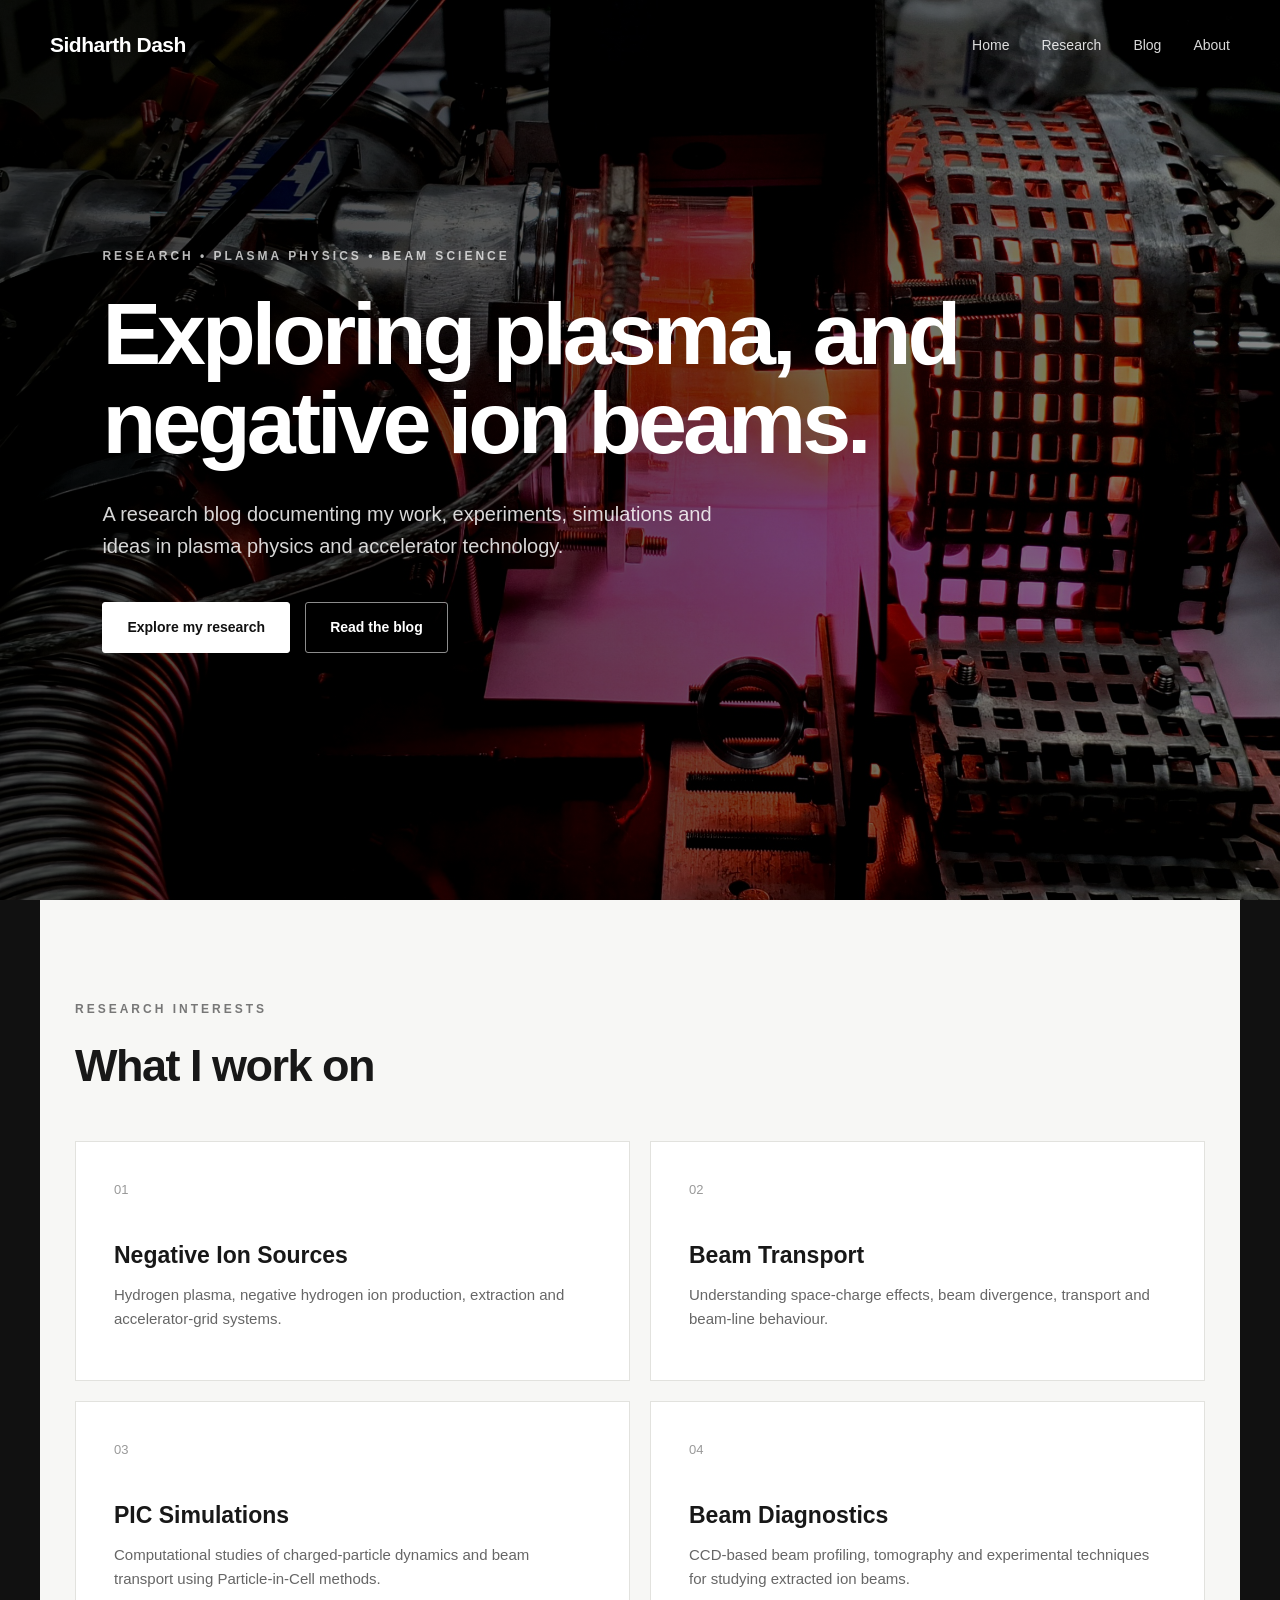
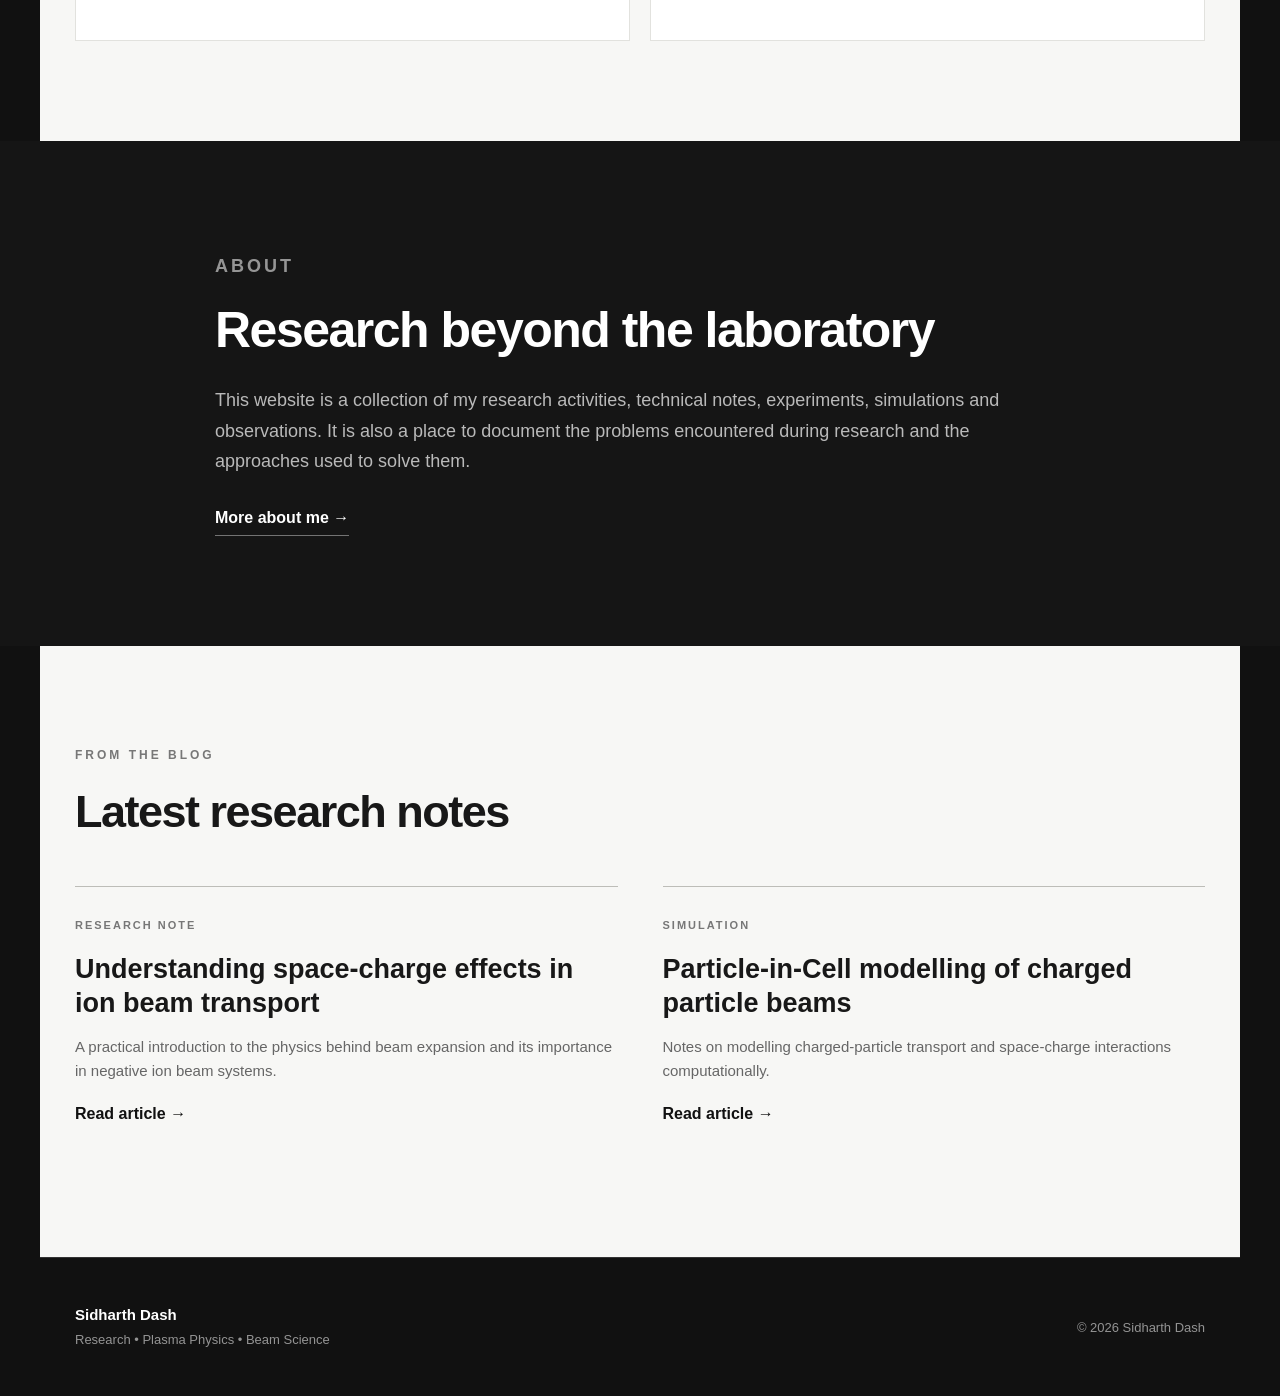
==== index.html @ 98853db9 "Fix HTML formatting in header section" ====
<!DOCTYPE html>
<html lang="en">
<head>
    <meta charset="UTF-8">
    <meta name="viewport" content="width=device-width, initial-scale=1.0">

    <title>Sidharth Dash | Research & Physics</title>

    <meta name="description"
          content="Research blog and portfolio of Sidharth Dash, covering plasma physics, negative ion sources, beam transport, simulations and diagnostics.">

    <link rel="stylesheet" href="css/style.css">
</head>
 
<body>

<header>
    <nav class="navbar">
        <div class="logo">Sidharth Dash</div>

        <div class="nav-links">
            <a href="index.html">Home</a>
            <a href="research.html">Research</a>
            <a href="blog.html">Blog</a>
            <a href="about.html">About</a>
        </div>
    </nav>
</header>


<main>

<section class="hero">

    <div class="hero-text">

        <p class="eyebrow">RESEARCH • PLASMA PHYSICS • BEAM SCIENCE</p>

        <h1>
            Exploring plasma, and negative ion beams.</span>
        </h1>

        <p class="intro">
            A research blog documenting my work, experiments,
            simulations and ideas in plasma physics and accelerator
            technology.
        </p>

        <div class="buttons">
            <a class="button primary" href="research.html">
                Explore my research
            </a>

            <a class="button secondary" href="blog.html">
                Read the blog
            </a>
        </div>

    </div>

</section>


<section class="research-preview">

    <div class="section-heading">
        <p class="eyebrow">RESEARCH INTERESTS</p>
        <h2>What I work on</h2>
    </div>

    <div class="cards">

        <article class="card">
            <div class="card-number">01</div>
            <h3>Negative Ion Sources</h3>
            <p>
                Hydrogen plasma, negative hydrogen ion production,
                extraction and accelerator-grid systems.
            </p>
        </article>

        <article class="card">
            <div class="card-number">02</div>
            <h3>Beam Transport</h3>
            <p>
                Understanding space-charge effects, beam divergence,
                transport and beam-line behaviour.
            </p>
        </article>

        <article class="card">
            <div class="card-number">03</div>
            <h3>PIC Simulations</h3>
            <p>
                Computational studies of charged-particle dynamics
                and beam transport using Particle-in-Cell methods.
            </p>
        </article>

        <article class="card">
            <div class="card-number">04</div>
            <h3>Beam Diagnostics</h3>
            <p>
                CCD-based beam profiling, tomography and experimental
                techniques for studying extracted ion beams.
            </p>
        </article>

    </div>

</section>


<section class="about-preview">

    <div>
        <p class="eyebrow">ABOUT</p>

        <h2>Research beyond the laboratory</h2>

        <p>
            This website is a collection of my research activities,
            technical notes, experiments, simulations and observations.
            It is also a place to document the problems encountered
            during research and the approaches used to solve them.
        </p>

        <a class="text-link" href="about.html">
            More about me →
        </a>
    </div>

</section>


<section class="latest">

    <div class="section-heading">
        <p class="eyebrow">FROM THE BLOG</p>
        <h2>Latest research notes</h2>
    </div>

    <div class="blog-placeholder">

        <article>
            <p class="post-category">RESEARCH NOTE</p>
            <h3>Understanding space-charge effects in ion beam transport</h3>
            <p>
                A practical introduction to the physics behind beam
                expansion and its importance in negative ion beam systems.
            </p>
            <a href="blog.html">Read article →</a>
        </article>

        <article>
            <p class="post-category">SIMULATION</p>
            <h3>Particle-in-Cell modelling of charged particle beams</h3>
            <p>
                Notes on modelling charged-particle transport and
                space-charge interactions computationally.
            </p>
            <a href="blog.html">Read article →</a>
        </article>

    </div>

</section>

</main>


<footer>

    <div>
        <strong>Sidharth Dash</strong>
        <p>Research • Plasma Physics • Beam Science</p>
    </div>

    <p>© 2026 Sidharth Dash</p>

</footer>

</body>
</html>
---- css/style.css ----
/* =========================================================
   GLOBAL
   ========================================================= */

* {
    margin: 0;
    padding: 0;
    box-sizing: border-box;
}

html {
    scroll-behavior: smooth;
}

body {
    font-family: Arial, Helvetica, sans-serif;
    background: #111;
    color: #181818;
    line-height: 1.6;
}


/* =========================================================
   NAVIGATION
   ========================================================= */

header {
    position: absolute;
    top: 0;
    left: 0;

    width: 100%;
    z-index: 100;

    background: transparent;
    border: none;
}

.navbar {
    width: 100%;
    max-width: 1250px;

    margin: auto;
    padding: 28px 35px;

    display: flex;
    justify-content: space-between;
    align-items: center;
}

.logo {
    color: #ffffff;

    font-size: 21px;
    font-weight: 700;

    letter-spacing: -0.5px;
}

.nav-links {
    display: flex;
    gap: 32px;
}

.nav-links a {
    color: rgba(255, 255, 255, 0.85);

    text-decoration: none;

    font-size: 14px;
    font-weight: 500;

    transition: color 0.3s ease;
}

.nav-links a:hover {
    color: #ffffff;
}


/* =========================================================
   FULL-SCREEN HERO
   ========================================================= */

.hero {
    position: relative;

    width: 100%;
    min-height: 100vh;

    display: flex;
    align-items: center;

    padding: 120px 8%;

    background-image:
        linear-gradient(
            90deg,
            rgba(0, 0, 0, 0.72),
            rgba(0, 0, 0, 0.42)
        ),
        url("../images/background.jpg");

    background-size: cover;
    background-position: center;
    background-repeat: no-repeat;

    color: #ffffff;
}


/* =========================================================
   HERO TEXT
   ========================================================= */

.hero-text {
    max-width: 900px;

    position: relative;
    z-index: 2;
}

.eyebrow {
    font-size: 12px;

    font-weight: 700;

    letter-spacing: 3px;

    color: rgba(255, 255, 255, 0.72);

    margin-bottom: 22px;
}

.hero h1 {
    font-size: clamp(48px, 7vw, 88px);

    line-height: 1.02;

    letter-spacing: -4px;

    font-weight: 700;

    color: #ffffff;

    max-width: 950px;

    margin-bottom: 30px;
}

.hero h1 span {
    color: rgba(255, 255, 255, 0.65);
}

.intro {
    max-width: 650px;

    font-size: 20px;

    line-height: 1.6;

    color: rgba(255, 255, 255, 0.84);

    margin-bottom: 40px;
}


/* =========================================================
   BUTTONS
   ========================================================= */

.buttons {
    display: flex;

    gap: 15px;

    flex-wrap: wrap;
}

.button {
    display: inline-block;

    padding: 13px 24px;

    text-decoration: none;

    font-size: 14px;

    font-weight: 600;

    border-radius: 3px;

    transition:
        background 0.3s ease,
        color 0.3s ease,
        border 0.3s ease;
}


/* Primary button */

.primary {
    background: #ffffff;

    color: #111111;

    border: 1px solid #ffffff;
}

.primary:hover {
    background: transparent;

    color: #ffffff;
}


/* Secondary button */

.secondary {
    background: transparent;

    color: #ffffff;

    border: 1px solid rgba(255, 255, 255, 0.55);
}

.secondary:hover {
    background: rgba(255, 255, 255, 0.12);

    border-color: #ffffff;
}


/* =========================================================
   RESEARCH SECTION
   ========================================================= */

.research-preview,
.latest {
    max-width: 1200px;

    margin: auto;

    padding: 100px 35px;
}

.research-preview {
    background: #f7f7f5;
}

.section-heading {
    margin-bottom: 50px;
}

.section-heading .eyebrow {
    color: #777;
}

.section-heading h2 {
    font-size: 45px;

    line-height: 1.1;

    letter-spacing: -1.5px;

    color: #181818;
}


/* =========================================================
   RESEARCH CARDS
   ========================================================= */

.cards {
    display: grid;

    grid-template-columns: repeat(2, 1fr);

    gap: 20px;
}

.card {
    background: #ffffff;

    border: 1px solid #e2e2de;

    padding: 38px;

    min-height: 240px;

    transition:
        transform 0.3s ease,
        box-shadow 0.3s ease;
}

.card:hover {
    transform: translateY(-4px);

    box-shadow: 0 15px 35px rgba(0, 0, 0, 0.08);
}

.card-number {
    font-size: 13px;

    color: #999;

    margin-bottom: 42px;
}

.card h3 {
    font-size: 23px;

    line-height: 1.2;

    margin-bottom: 13px;

    color: #181818;
}

.card p {
    color: #666;

    font-size: 15px;
}


/* =========================================================
   ABOUT SECTION
   ========================================================= */

.about-preview {
    background: #151515;

    color: #ffffff;

    padding: 110px 35px;
}

.about-preview > div {
    max-width: 850px;

    margin: auto;
}

.about-preview .eyebrow {
    color: rgba(255, 255, 255, 0.55);
}

.about-preview h2 {
    font-size: 50px;

    line-height: 1.08;

    letter-spacing: -1.5px;

    margin-bottom: 28px;

    color: #ffffff;
}

.about-preview p {
    color: rgba(255, 255, 255, 0.70);

    font-size: 18px;

    line-height: 1.7;
}

.text-link {
    display: inline-block;

    margin-top: 28px;

    color: #ffffff;

    text-decoration: none;

    font-weight: 600;

    border-bottom: 1px solid rgba(255, 255, 255, 0.4);

    padding-bottom: 4px;
}

.text-link:hover {
    border-color: #ffffff;
}


/* =========================================================
   BLOG SECTION
   ========================================================= */

.latest {
    background: #f7f7f5;
}

.blog-placeholder {
    display: grid;

    grid-template-columns: repeat(2, 1fr);

    gap: 45px;
}

.blog-placeholder article {
    padding: 30px 0;

    border-top: 1px solid #bdbdb8;
}

.post-category {
    font-size: 11px !important;

    font-weight: 700;

    letter-spacing: 2px;

    color: #777 !important;

    margin-bottom: 17px;
}

.blog-placeholder h3 {
    font-size: 27px;

    line-height: 1.25;

    margin-bottom: 15px;

    color: #181818;
}

.blog-placeholder article p {
    color: #666;

    margin-bottom: 18px;

    font-size: 15px;
}

.blog-placeholder a {
    color: #111;

    font-weight: 600;

    text-decoration: none;
}

.blog-placeholder a:hover {
    text-decoration: underline;
}


/* =========================================================
   FOOTER
   ========================================================= */

footer {
    max-width: 1200px;

    margin: auto;

    padding: 45px 35px;

    display: flex;

    justify-content: space-between;

    align-items: center;

    border-top: 1px solid #333;

    background: #111;

    color: rgba(255, 255, 255, 0.55);

    font-size: 13px;
}

footer strong {
    color: #ffffff;

    font-size: 15px;
}

footer p {
    margin-top: 3px;
}


/* =========================================================
   MOBILE / TABLET
   ========================================================= */

@media (max-width: 800px) {

    .navbar {
        padding: 22px 20px;
    }

    .nav-links {
        gap: 15px;
    }

    .nav-links a {
        font-size: 12px;
    }

    .hero {
        padding: 120px 25px 80px;

        background-position: center center;
    }

    .hero h1 {
        font-size: clamp(43px, 12vw, 65px);

        letter-spacing: -2.5px;
    }

    .intro {
        font-size: 17px;
    }

    .cards {
        grid-template-columns: 1fr;
    }

    .blog-placeholder {
        grid-template-columns: 1fr;
    }

    .research-preview,
    .latest {
        padding: 75px 25px;
    }

    .section-heading h2 {
        font-size: 36px;
    }

    .about-preview {
        padding: 80px 25px;
    }

    .about-preview h2 {
        font-size: 38px;
    }

    footer {
        margin: 0;

        padding: 35px 25px;

        flex-direction: column;

        align-items: flex-start;

        gap: 20px;
    }
}


/* =========================================================
   SMALL PHONES
   ========================================================= */

@media (max-width: 500px) {

    .navbar {
        align-items: flex-start;
    }

    .logo {
        font-size: 18px;
    }

    .nav-links {
        gap: 10px;
    }

    .nav-links a {
        font-size: 11px;
    }

    .hero {
        min-height: 100vh;

        padding: 120px 20px 70px;

        background-position: 60% center;
    }

    .hero h1 {
        font-size: 43px;

        letter-spacing: -2px;
    }

    .hero .eyebrow {
        font-size: 10px;

        letter-spacing: 2px;
    }

    .intro {
        font-size: 16px;
    }

    .buttons {
        flex-direction: column;

        align-items: flex-start;
    }

    .button {
        width: auto;
    }

    .card {
        padding: 28px;
    }
}
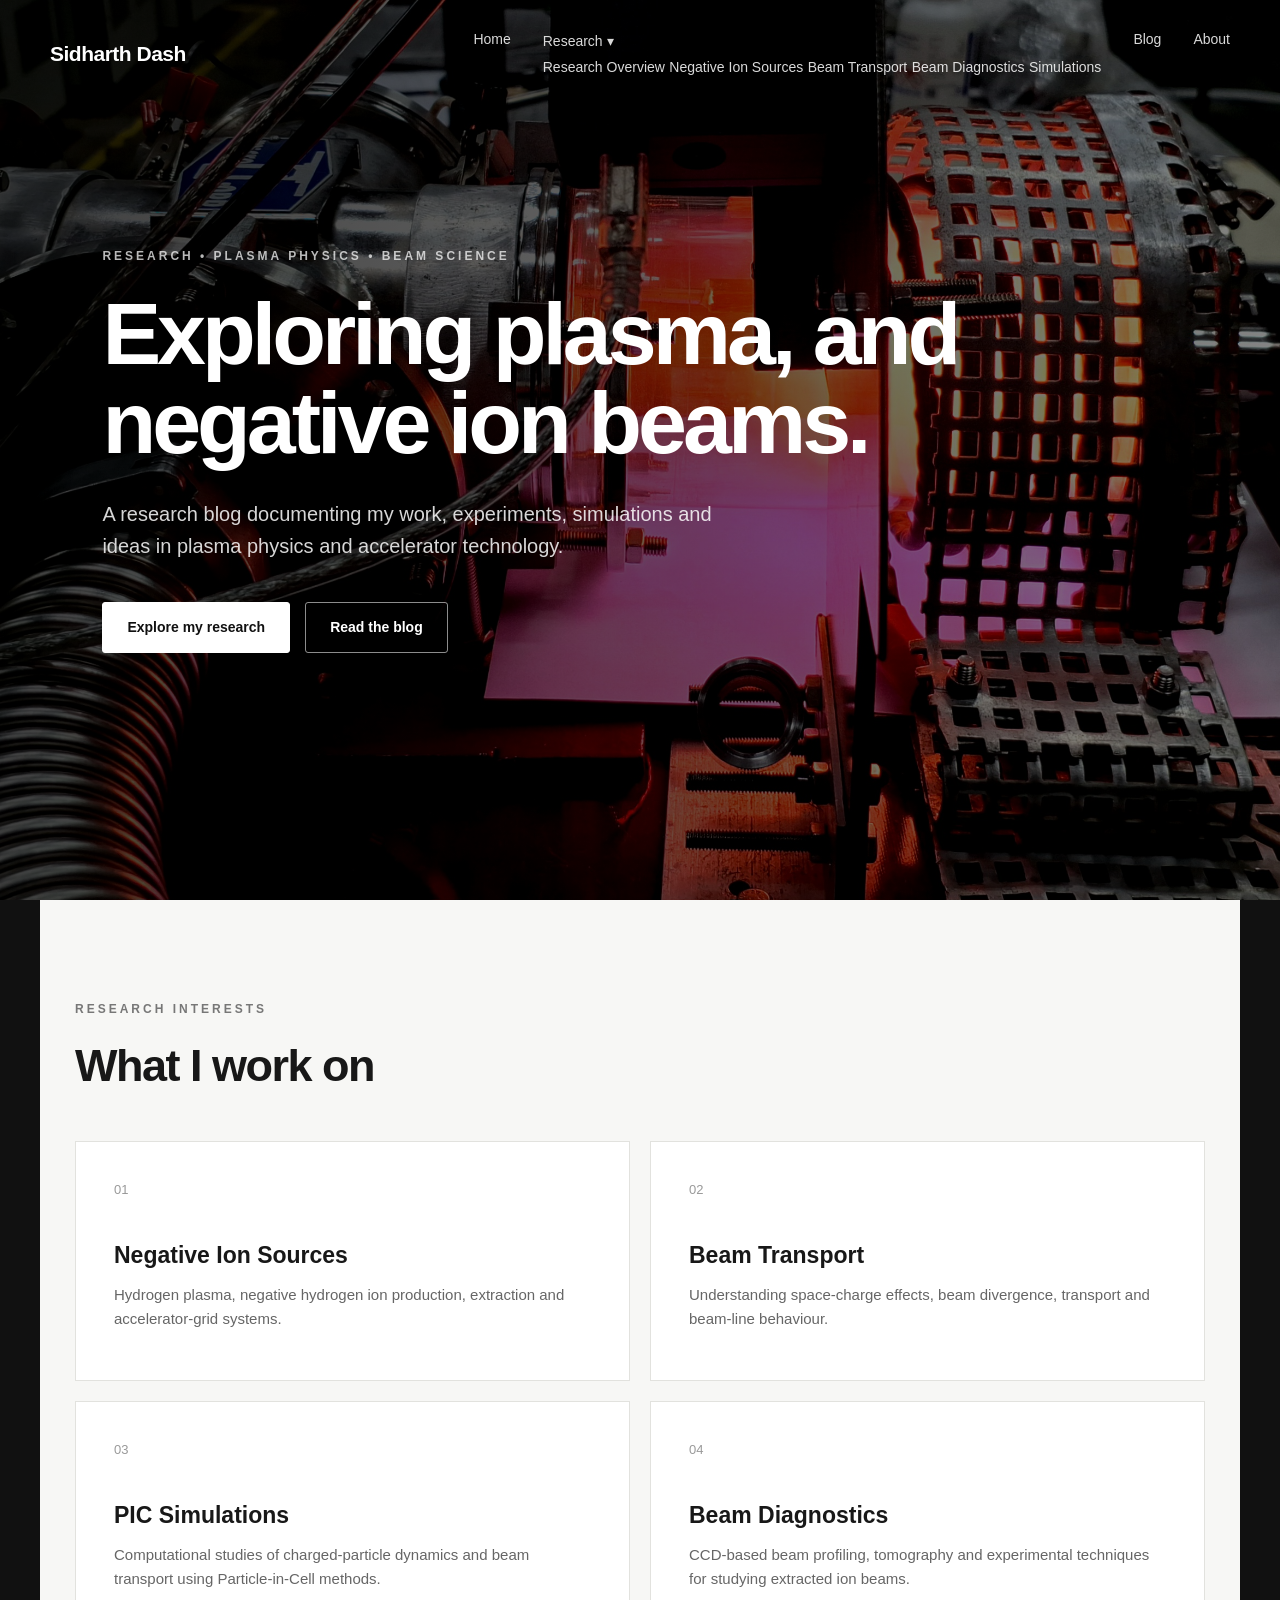
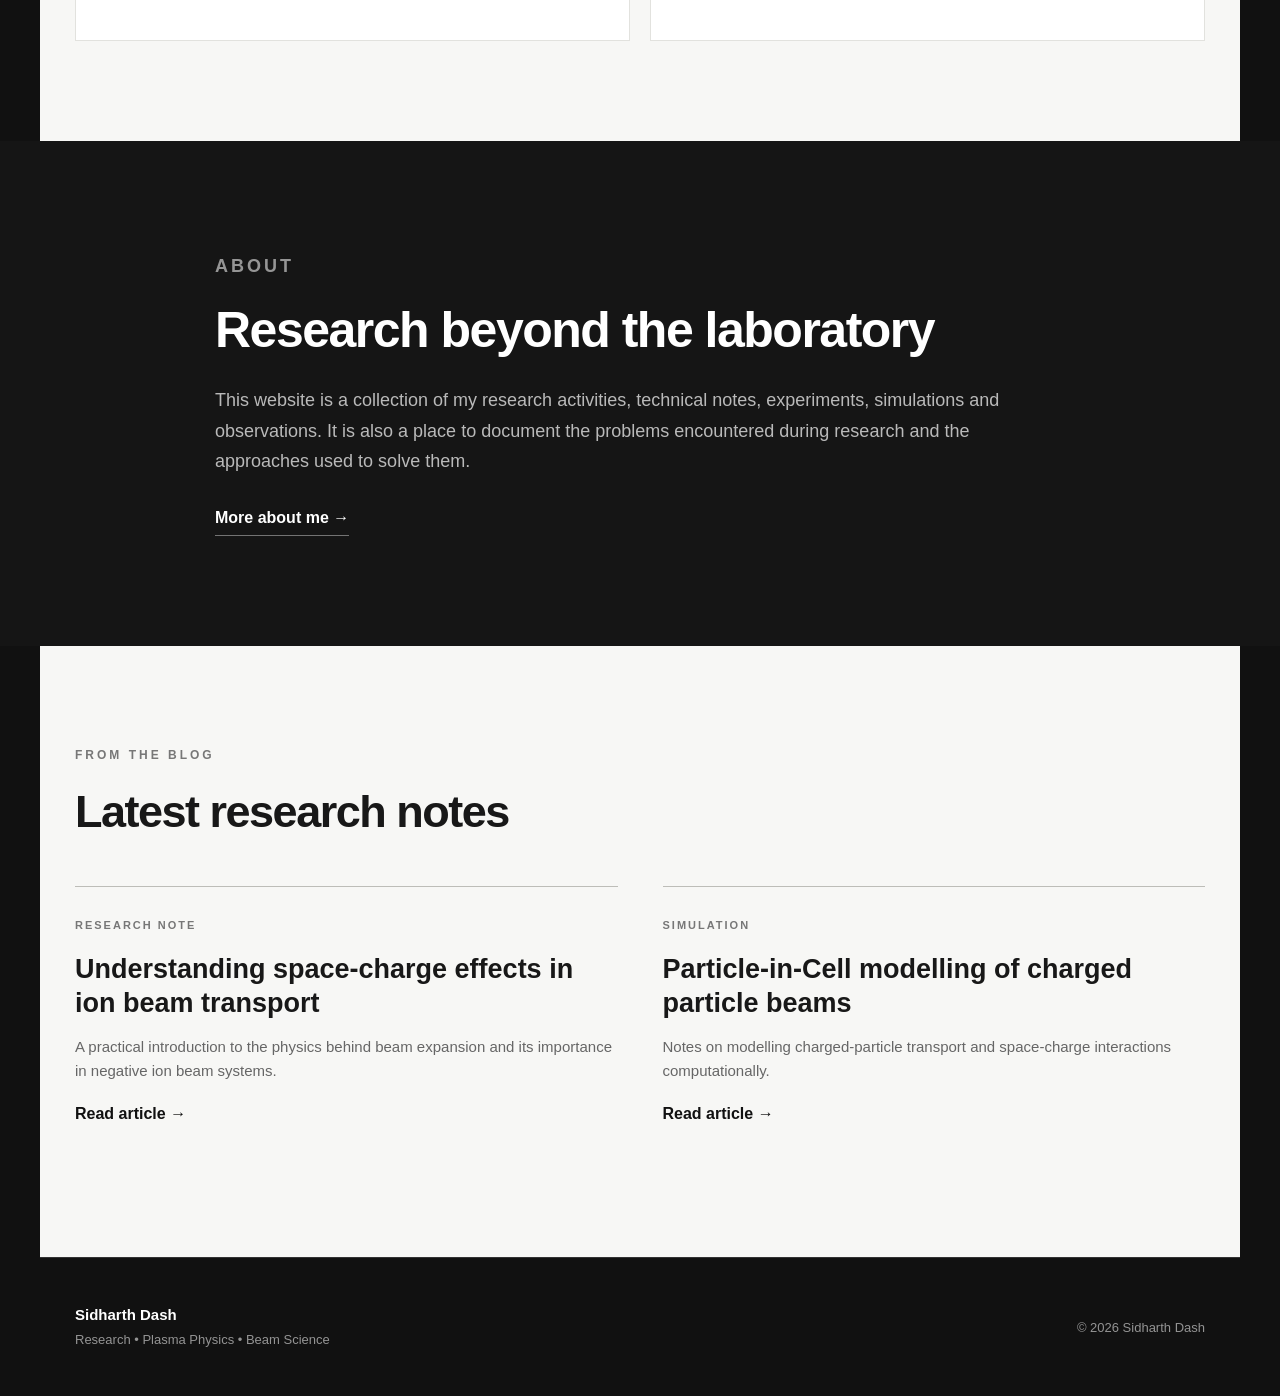
==== commit 7b5e9465: "Add dropdown menu for research links in navbar" ====
--- a/index.html
+++ b/index.html
@@ -15,16 +15,29 @@
 <body>
 
 <header>
+
     <nav class="navbar">
         <div class="logo">Sidharth Dash</div>
 
-        <div class="nav-links">
-            <a href="index.html">Home</a>
-            <a href="research.html">Research</a>
-            <a href="blog.html">Blog</a>
-            <a href="about.html">About</a>
+    <div class="nav-links">
+        <a href="index.html">Home</a>
+
+        <div class="nav-dropdown">
+            <a href="research.html" class="dropbtn">Research ▾</a>
+
+            <div class="dropdown-menu">
+                <a href="research.html">Research Overview</a>
+                <a href="research.html#negative-ion">Negative Ion Sources</a>
+                <a href="research.html#beam-transport">Beam Transport</a>
+                <a href="research.html#diagnostics">Beam Diagnostics</a>
+                <a href="simulations.html">Simulations</a>
+            </div>
         </div>
-    </nav>
+
+        <a href="blog.html">Blog</a>
+        <a href="about.html">About</a>
+    </div>
+</nav>
 </header>
 
 
--- a/css/style.css
+++ b/css/style.css
@@ -622,3 +622,264 @@
         padding: 28px;
     }
 }
+
+
+/* =========================================================
+   SIMULATION PAGE
+   ========================================================= */
+
+.inner-header {
+    position: relative;
+
+    background: #111;
+
+    border-bottom: 1px solid #333;
+}
+
+.page-hero {
+    background: #111;
+
+    color: #ffffff;
+
+    padding: 120px 8% 100px;
+}
+
+.page-hero-content {
+    max-width: 900px;
+
+    margin: auto;
+}
+
+.page-hero .eyebrow {
+    color: rgba(255,255,255,0.55);
+}
+
+.page-hero h1 {
+    font-size: clamp(55px, 8vw, 95px);
+
+    line-height: 0.98;
+
+    letter-spacing: -4px;
+
+    margin-bottom: 30px;
+}
+
+.page-hero h1 span {
+    color: rgba(255,255,255,0.55);
+}
+
+.page-hero p:last-child {
+    max-width: 680px;
+
+    font-size: 19px;
+
+    color: rgba(255,255,255,0.72);
+
+    line-height: 1.7;
+}
+
+
+/* =========================================================
+   SIMULATION SECTION
+   ========================================================= */
+
+.simulation-section {
+    max-width: 1250px;
+
+    margin: auto;
+
+    padding: 110px 35px;
+}
+
+.section-description {
+    max-width: 720px;
+
+    color: #666;
+
+    font-size: 17px;
+
+    margin-top: 20px;
+}
+
+
+/* =========================================================
+   IMAGE GRID
+   ========================================================= */
+
+.simulation-grid {
+    display: grid;
+
+    grid-template-columns: repeat(2, 1fr);
+
+    gap: 60px 30px;
+
+    margin-top: 65px;
+}
+
+
+/* =========================================================
+   SIMULATION CARD
+   ========================================================= */
+
+.simulation-card {
+    background: #ffffff;
+
+    border: 1px solid #e1e1dd;
+
+    transition:
+        transform 0.3s ease,
+        box-shadow 0.3s ease;
+}
+
+.simulation-card:hover {
+    transform: translateY(-5px);
+
+    box-shadow:
+        0 20px 45px rgba(0,0,0,0.10);
+}
+
+
+/* IMAGE */
+
+.simulation-image {
+    width: 100%;
+
+    aspect-ratio: 16 / 10;
+
+    overflow: hidden;
+
+    background: #111;
+}
+
+.simulation-image img {
+    width: 100%;
+
+    height: 100%;
+
+    object-fit: cover;
+
+    display: block;
+
+    transition:
+        transform 0.5s ease;
+}
+
+.simulation-card:hover
+.simulation-image img {
+    transform: scale(1.03);
+}
+
+
+/* TEXT */
+
+.simulation-content {
+    padding: 28px 30px 32px;
+}
+
+.simulation-number {
+    display: block;
+
+    font-size: 12px;
+
+    color: #999;
+
+    letter-spacing: 2px;
+
+    margin-bottom: 14px;
+}
+
+.simulation-content h3 {
+    font-size: 25px;
+
+    line-height: 1.2;
+
+    margin-bottom: 12px;
+
+    color: #181818;
+}
+
+.simulation-content p {
+    color: #666;
+
+    font-size: 15px;
+
+    line-height: 1.65;
+}
+
+
+/* =========================================================
+   CONTEXT SECTION
+   ========================================================= */
+
+.simulation-context {
+    background: #151515;
+
+    color: #ffffff;
+
+    padding: 110px 35px;
+}
+
+.simulation-context > div {
+    max-width: 850px;
+
+    margin: auto;
+}
+
+.simulation-context .eyebrow {
+    color: rgba(255,255,255,0.50);
+}
+
+.simulation-context h2 {
+    font-size: 48px;
+
+    line-height: 1.1;
+
+    letter-spacing: -1.5px;
+
+    margin-bottom: 25px;
+}
+
+.simulation-context p:last-child {
+    color: rgba(255,255,255,0.70);
+
+    font-size: 18px;
+
+    line-height: 1.75;
+}
+
+
+/* =========================================================
+   SIMULATION PAGE MOBILE
+   ========================================================= */
+
+@media (max-width: 800px) {
+
+    .page-hero {
+        padding: 90px 25px 80px;
+    }
+
+    .page-hero h1 {
+        font-size: 55px;
+
+        letter-spacing: -2px;
+    }
+
+    .simulation-section {
+        padding: 75px 20px;
+    }
+
+    .simulation-grid {
+        grid-template-columns: 1fr;
+
+        gap: 40px;
+    }
+
+    .simulation-context {
+        padding: 80px 25px;
+    }
+
+    .simulation-context h2 {
+        font-size: 38px;
+    }
+
+}
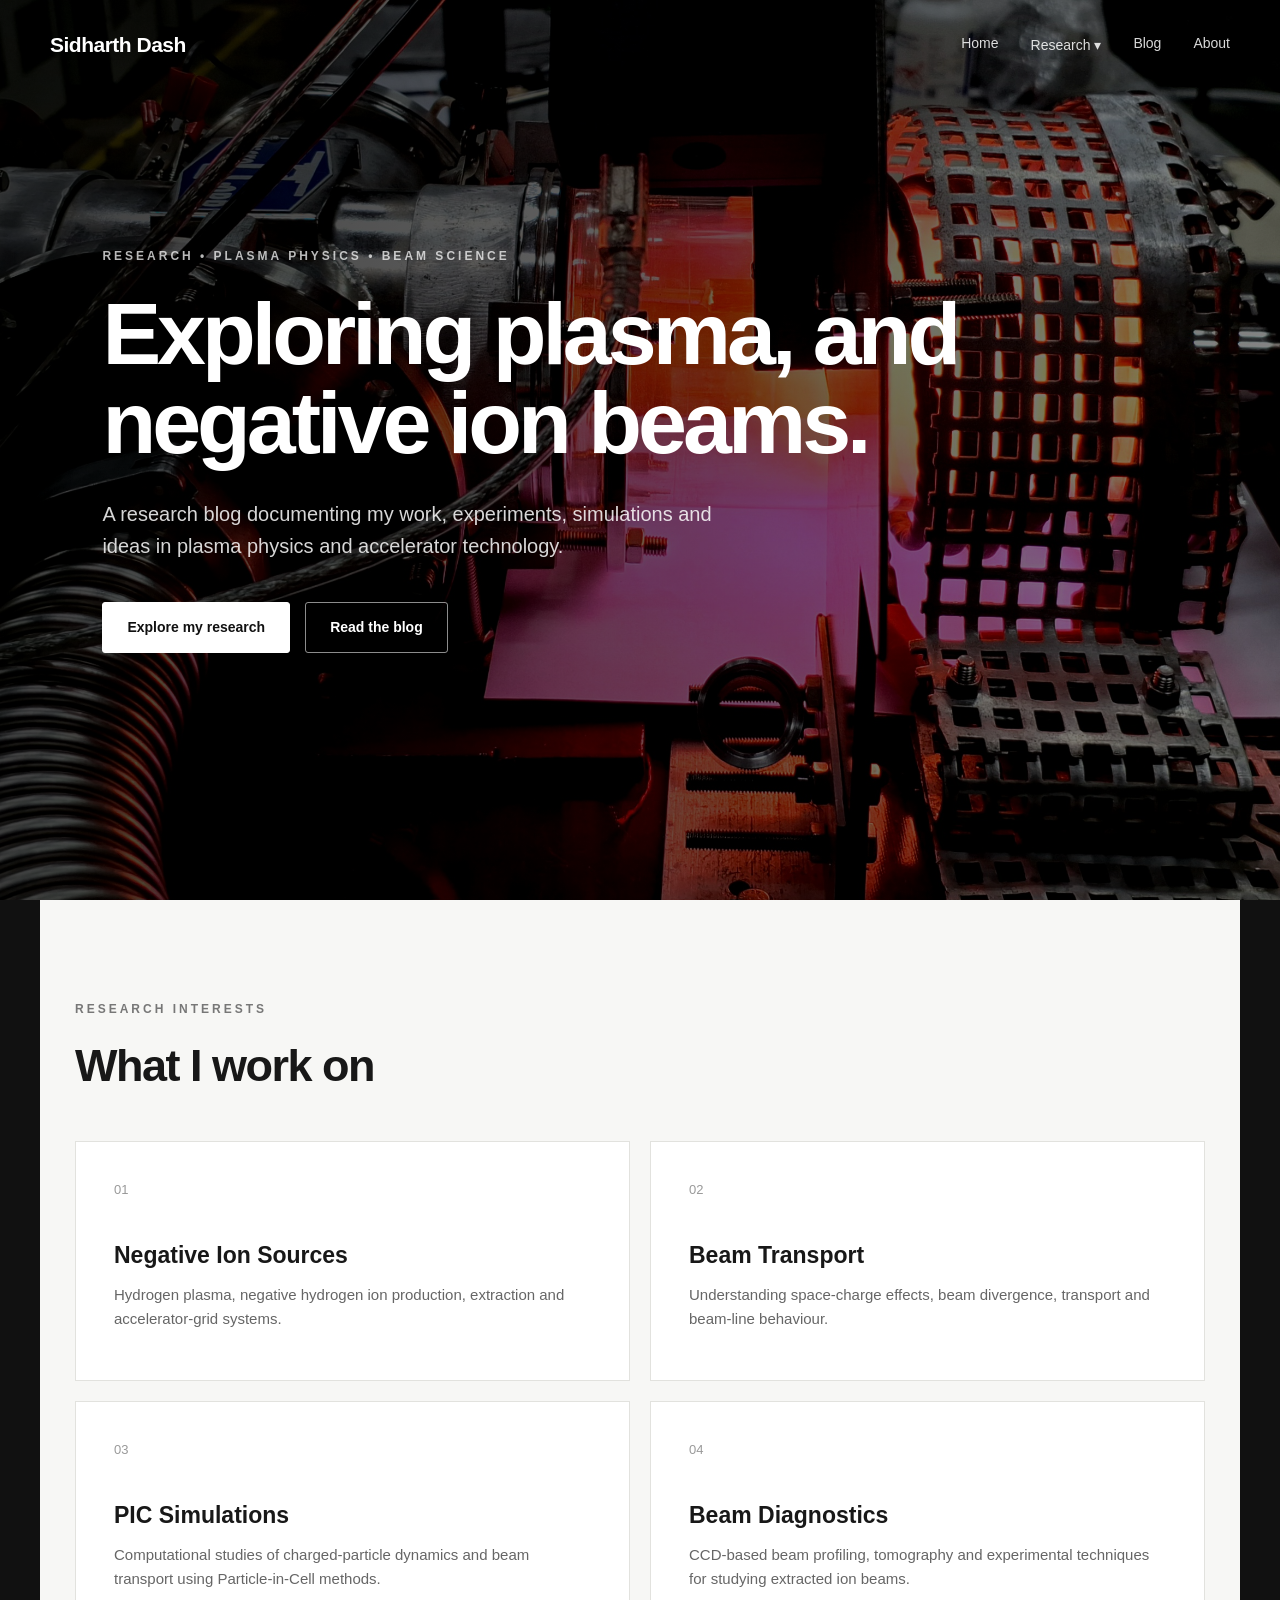
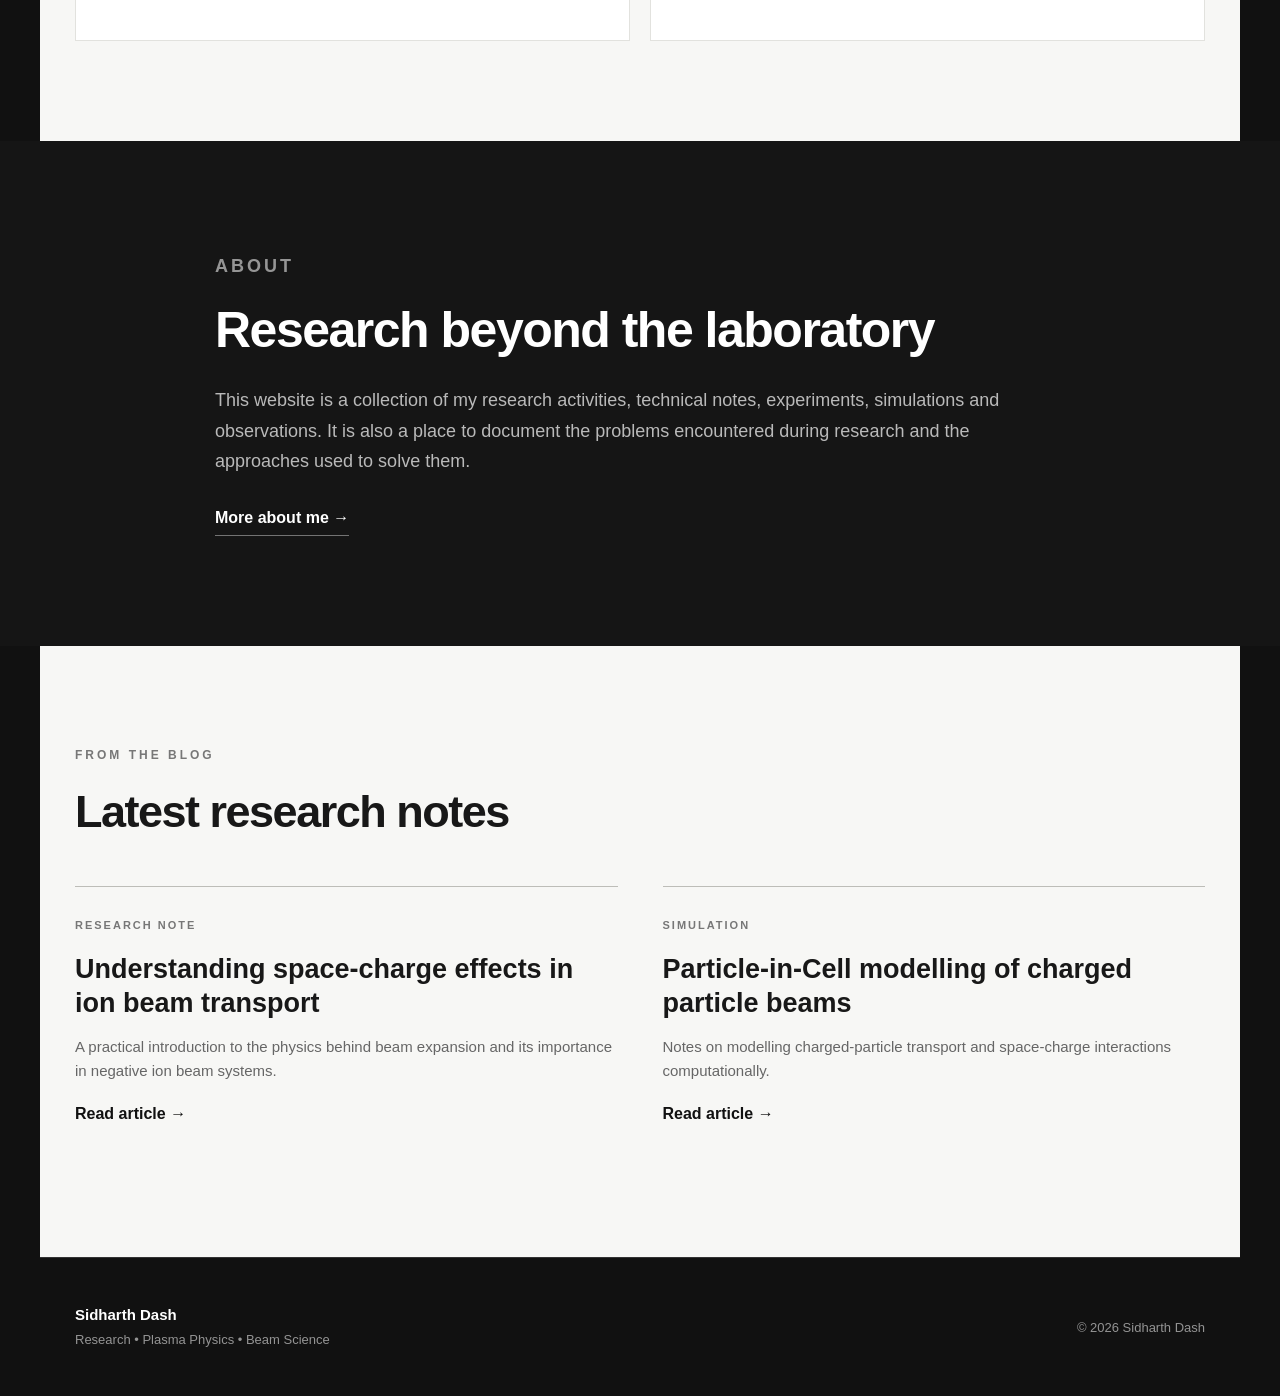
==== commit dd7ccd19: "Update dropdown menu links in index.html" ====
--- a/index.html
+++ b/index.html
@@ -27,7 +27,7 @@
 
             <div class="dropdown-menu">
                 <a href="research.html">Research Overview</a>
-                <a href="research.html#negative-ion">Negative Ion Sources</a>
+                <a href="experimental.html#Experimental">Experimental</a>
                 <a href="research.html#beam-transport">Beam Transport</a>
                 <a href="research.html#diagnostics">Beam Diagnostics</a>
                 <a href="simulations.html">Simulations</a>
--- a/css/style.css
+++ b/css/style.css
@@ -883,3 +883,525 @@
     }
 
 }
+
+/* ================================
+   RESEARCH DROPDOWN
+================================ */
+
+.nav-dropdown {
+    position: relative;
+}
+
+.dropbtn {
+    display: inline-block;
+}
+
+.dropdown-menu {
+    position: absolute;
+    top: 100%;
+    left: -20px;
+
+    min-width: 220px;
+    padding: 10px 0;
+
+    background: rgba(20,20,20,.96);
+    border: 1px solid rgba(255,255,255,.12);
+
+    opacity: 0;
+    visibility: hidden;
+    transform: translateY(8px);
+
+    transition:
+        opacity .25s ease,
+        transform .25s ease,
+        visibility .25s ease;
+}
+
+.dropdown-menu a {
+    display: block;
+    padding: 10px 18px;
+
+    color: rgba(255,255,255,.75) !important;
+    font-size: 13px !important;
+
+    white-space: nowrap;
+}
+
+.dropdown-menu a:hover {
+    background: rgba(255,255,255,.08);
+    color: #fff !important;
+}
+
+/* Show dropdown when hovering over Research */
+
+.nav-dropdown:hover .dropdown-menu {
+    opacity: 1;
+    visibility: visible;
+    transform: translateY(0);
+}
+
+/* =================================
+   SIMULATIONS PAGE BACKGROUND
+================================= */
+
+.simulations-hero {
+    position: relative;
+    min-height: 100vh;
+
+    display: flex;
+    align-items: center;
+
+    background-image:
+        linear-gradient(
+            90deg,
+            rgba(0,0,0,0.75),
+            rgba(0,0,0,0.40)
+        ),
+        url("../images/background_simulations.png");
+
+    background-size: cover;
+    background-position: center;
+    background-repeat: no-repeat;
+
+    color: #fff;
+}
+
+.simulations-hero .page-hero-content {
+    position: relative;
+    z-index: 2;
+}
+
+
+/* =========================================================
+   EXPERIMENTAL PAGE
+   ========================================================= */
+
+.experimental-page {
+    background: #f7f7f5;
+    color: #181818;
+}
+
+
+/* =========================================================
+   HERO
+   ========================================================= */
+
+.experimental-hero {
+    min-height: 75vh;
+
+    display: flex;
+    align-items: flex-end;
+
+    padding: 120px 8% 90px;
+
+    background-image:
+        linear-gradient(
+            rgba(0, 0, 0, 0.68),
+            rgba(0, 0, 0, 0.55)
+        ),
+        url("../images/experiment.jpg");
+
+    background-size: cover;
+    background-position: center;
+
+    color: #ffffff;
+}
+
+.experimental-hero-content {
+    max-width: 850px;
+}
+
+.experimental-label {
+    font-size: 11px;
+    font-weight: 700;
+
+    letter-spacing: 2.5px;
+
+    margin-bottom: 20px;
+
+    color: rgba(255,255,255,0.70);
+}
+
+.experimental-hero h1 {
+    font-size: clamp(55px, 8vw, 95px);
+
+    line-height: 0.98;
+
+    letter-spacing: -4px;
+
+    margin-bottom: 30px;
+}
+
+.experimental-hero p:last-child {
+    max-width: 680px;
+
+    font-size: 19px;
+
+    line-height: 1.6;
+
+    color: rgba(255,255,255,0.82);
+}
+
+
+/* =========================================================
+   INTRODUCTION
+   ========================================================= */
+
+.experimental-intro {
+    padding: 120px 30px;
+}
+
+.experimental-intro-content {
+    max-width: 850px;
+
+    margin: auto;
+}
+
+.experimental-intro .section-label {
+    color: #777;
+}
+
+.experimental-intro h2 {
+    font-size: clamp(38px, 5vw, 60px);
+
+    line-height: 1.06;
+
+    letter-spacing: -2px;
+
+    margin-bottom: 30px;
+}
+
+.experimental-intro p {
+    max-width: 720px;
+
+    color: #666;
+
+    font-size: 18px;
+
+    line-height: 1.75;
+
+    margin-bottom: 20px;
+}
+
+
+/* =========================================================
+   EXPERIMENTAL SECTIONS
+   ========================================================= */
+
+.experimental-section {
+    max-width: 1200px;
+
+    margin: auto;
+
+    padding: 100px 30px;
+}
+
+.experimental-alternate {
+    max-width: none;
+
+    background: #eeeeeb;
+}
+
+.experimental-alternate
+.experimental-heading,
+.experimental-alternate
+.experimental-feature {
+    max-width: 1140px;
+
+    margin-left: auto;
+    margin-right: auto;
+}
+
+.experimental-heading {
+    margin-bottom: 55px;
+}
+
+.experimental-heading .section-label {
+    color: #777;
+}
+
+.experimental-heading h2 {
+    font-size: clamp(38px, 5vw, 58px);
+
+    line-height: 1.05;
+
+    letter-spacing: -2px;
+}
+
+
+/* =========================================================
+   FEATURE
+   ========================================================= */
+
+.experimental-feature {
+    display: grid;
+
+    grid-template-columns: 1.15fr 0.85fr;
+
+    gap: 60px;
+
+    align-items: center;
+}
+
+.experimental-feature.reverse {
+    grid-template-columns: 0.85fr 1.15fr;
+}
+
+.experimental-feature.reverse
+.experimental-image {
+    order: 2;
+}
+
+.experimental-feature.reverse
+.experimental-text {
+    order: 1;
+}
+
+
+/* =========================================================
+   IMAGES
+   ========================================================= */
+
+.experimental-image {
+    width: 100%;
+
+    overflow: hidden;
+
+    background: #ddd;
+}
+
+.experimental-image img {
+    display: block;
+
+    width: 100%;
+
+    height: 480px;
+
+    object-fit: cover;
+
+    transition: transform 0.5s ease;
+}
+
+.experimental-image:hover img {
+    transform: scale(1.03);
+}
+
+
+/* =========================================================
+   TEXT
+   ========================================================= */
+
+.experimental-text h3 {
+    font-size: 30px;
+
+    line-height: 1.15;
+
+    margin-bottom: 22px;
+}
+
+.experimental-text p {
+    color: #666;
+
+    font-size: 16px;
+
+    line-height: 1.75;
+
+    margin-bottom: 20px;
+}
+
+.experimental-text ul {
+    margin-top: 25px;
+
+    padding-left: 20px;
+
+    color: #555;
+}
+
+.experimental-text li {
+    margin-bottom: 9px;
+}
+
+
+/* =========================================================
+   WORKFLOW
+   ========================================================= */
+
+.experimental-workflow {
+    padding: 120px 30px;
+
+    background: #151515;
+
+    color: #ffffff;
+}
+
+.workflow-heading {
+    max-width: 850px;
+
+    margin: 0 auto 60px;
+}
+
+.workflow-heading .section-label {
+    color: rgba(255,255,255,0.5);
+}
+
+.workflow-heading h2 {
+    font-size: clamp(38px, 5vw, 60px);
+
+    line-height: 1.05;
+
+    letter-spacing: -2px;
+}
+
+.workflow-grid {
+    max-width: 1200px;
+
+    margin: auto;
+
+    display: grid;
+
+    grid-template-columns: repeat(4, 1fr);
+
+    border-top: 1px solid #444;
+}
+
+.workflow-card {
+    padding: 35px 25px;
+
+    border-right: 1px solid #444;
+}
+
+.workflow-card:last-child {
+    border-right: none;
+}
+
+.workflow-card span {
+    font-size: 12px;
+
+    font-weight: 700;
+
+    color: #888;
+}
+
+.workflow-card h3 {
+    font-size: 23px;
+
+    margin: 28px 0 12px;
+}
+
+.workflow-card p {
+    color: rgba(255,255,255,0.58);
+
+    font-size: 14px;
+
+    line-height: 1.7;
+}
+
+
+/* =========================================================
+   CONNECTION TO SIMULATIONS
+   ========================================================= */
+
+.experimental-connection {
+    padding: 120px 30px;
+
+    background: #f7f7f5;
+}
+
+.connection-content {
+    max-width: 850px;
+
+    margin: auto;
+}
+
+.connection-content .section-label {
+    color: #777;
+}
+
+.connection-content h2 {
+    font-size: clamp(38px, 5vw, 58px);
+
+    line-height: 1.06;
+
+    letter-spacing: -2px;
+
+    margin-bottom: 30px;
+}
+
+.connection-content p {
+    max-width: 720px;
+
+    color: #666;
+
+    font-size: 18px;
+
+    line-height: 1.75;
+
+    margin-bottom: 35px;
+}
+
+
+/* =========================================================
+   MOBILE
+   ========================================================= */
+
+@media (max-width: 850px) {
+
+    .experimental-hero {
+        min-height: 70vh;
+
+        padding: 120px 25px 70px;
+    }
+
+    .experimental-hero h1 {
+        letter-spacing: -2.5px;
+    }
+
+    .experimental-intro {
+        padding: 80px 25px;
+    }
+
+    .experimental-section {
+        padding: 75px 25px;
+    }
+
+    .experimental-feature,
+    .experimental-feature.reverse {
+        grid-template-columns: 1fr;
+
+        gap: 40px;
+    }
+
+    .experimental-feature.reverse
+    .experimental-image,
+    .experimental-feature.reverse
+    .experimental-text {
+        order: initial;
+    }
+
+    .experimental-image img {
+        height: 350px;
+    }
+
+    .experimental-workflow {
+        padding: 80px 25px;
+    }
+
+    .workflow-grid {
+        grid-template-columns: 1fr;
+    }
+
+    .workflow-card {
+        border-right: none;
+
+        border-bottom: 1px solid #444;
+    }
+
+    .workflow-card:last-child {
+        border-bottom: none;
+    }
+
+    .experimental-connection {
+        padding: 80px 25px;
+    }
+
+}
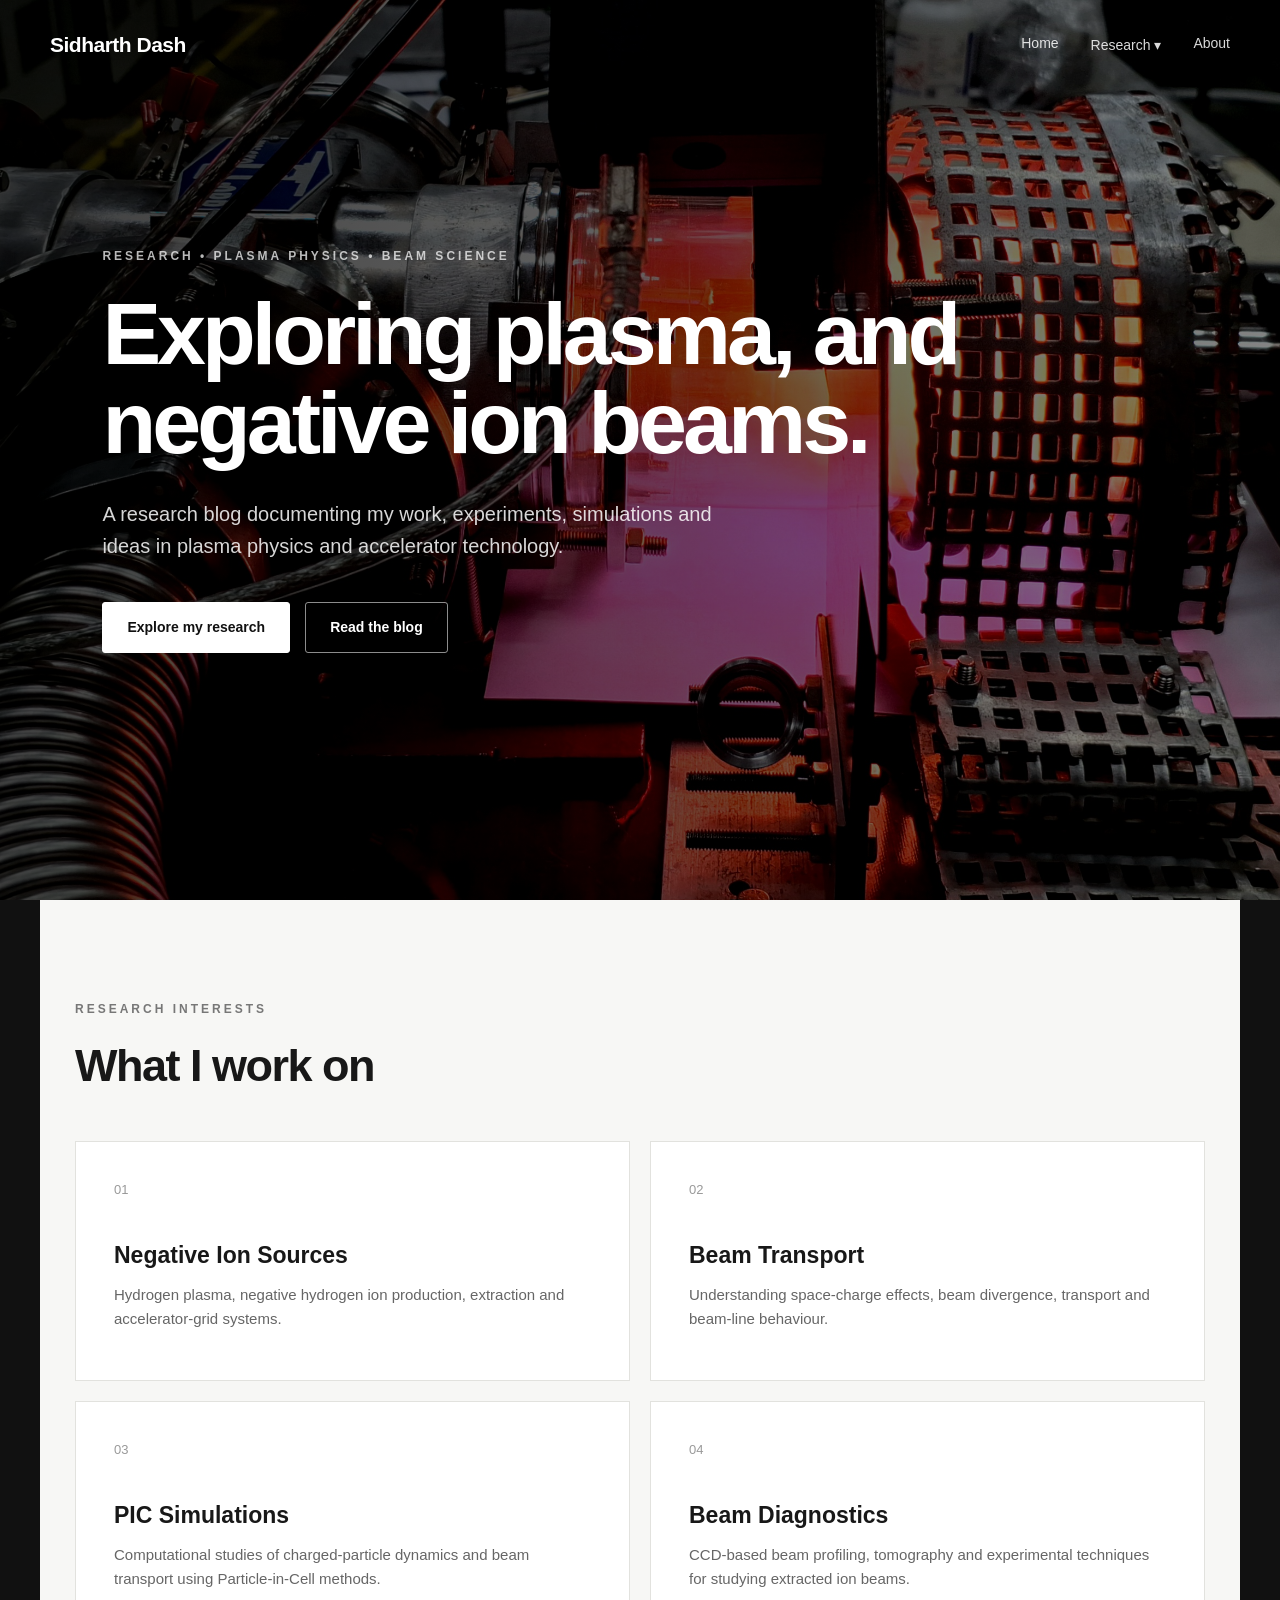
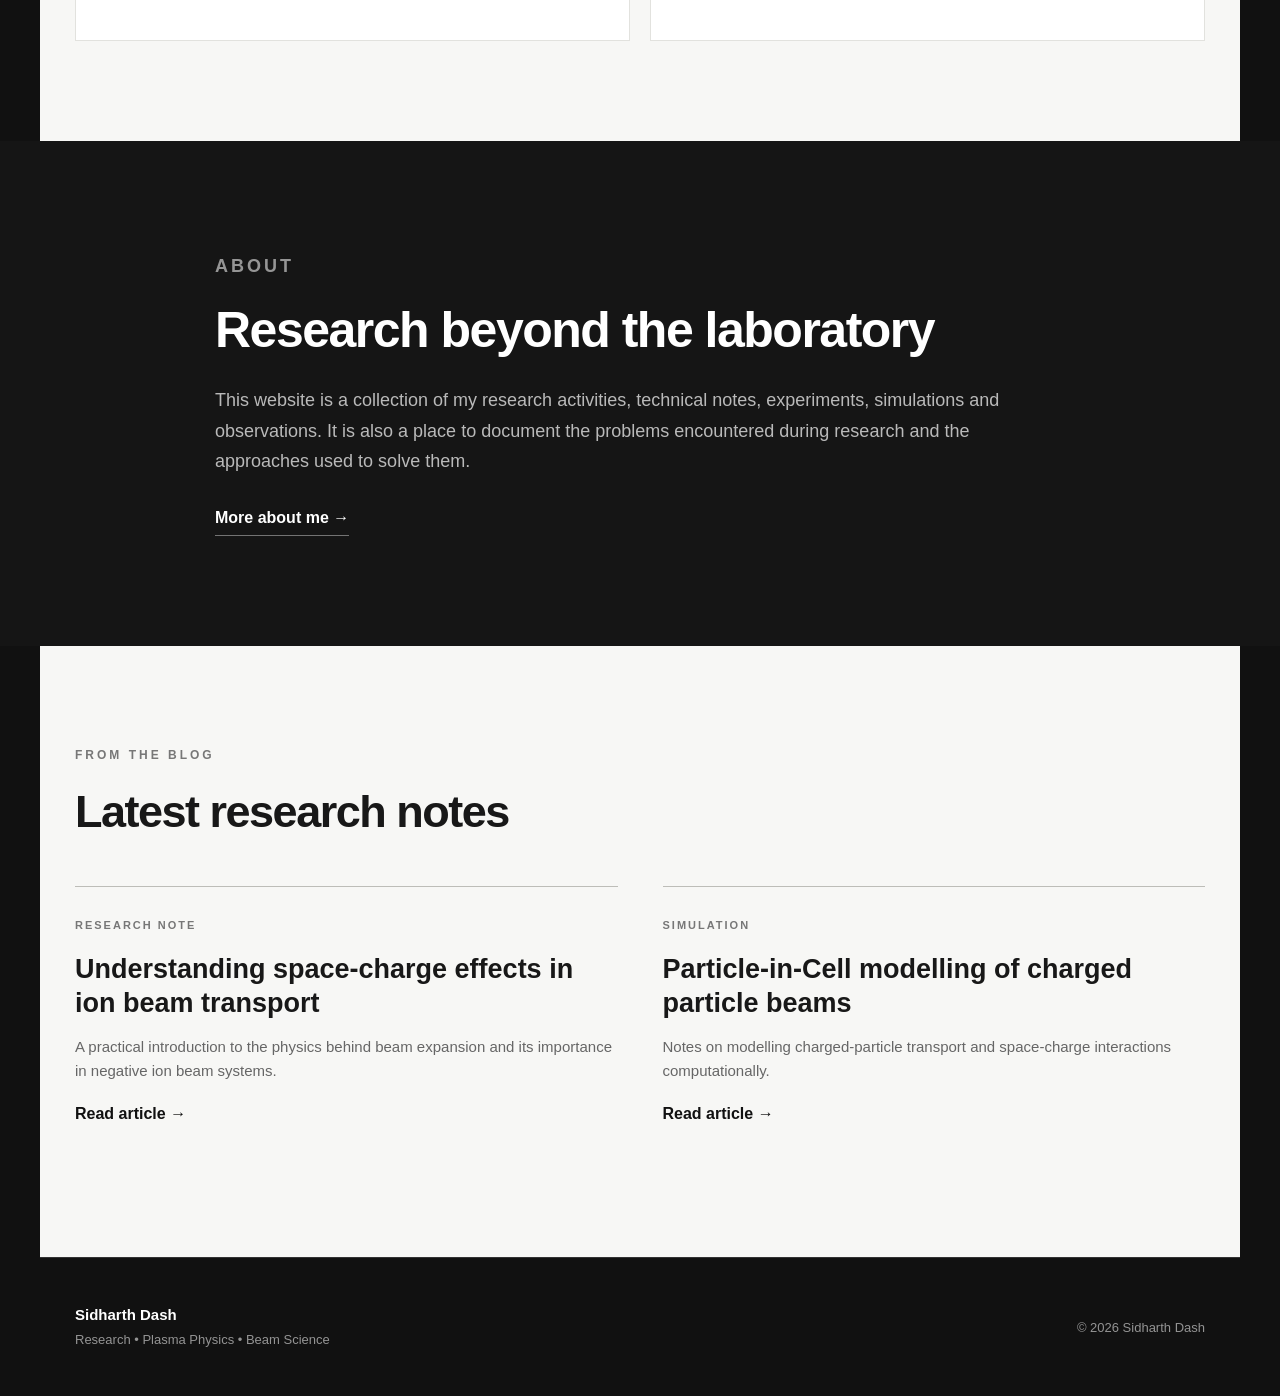
==== commit 21043d49: "Remove Blog link from navigation" ====
--- a/index.html
+++ b/index.html
@@ -26,15 +26,14 @@
             <a href="research.html" class="dropbtn">Research ▾</a>
 
             <div class="dropdown-menu">
-                <a href="research.html">Research Overview</a>
                 <a href="experimental.html#Experimental">Experimental</a>
-                <a href="research.html#beam-transport">Beam Transport</a>
-                <a href="research.html#diagnostics">Beam Diagnostics</a>
+                <a href="beam_transport.html#beam-transport">Beam Transport</a>
+                <a href="beam_diagnostics.html#diagnostics">Beam Diagnostics</a>
                 <a href="simulations.html">Simulations</a>
             </div>
         </div>
 
-        <a href="blog.html">Blog</a>
+      
         <a href="about.html">About</a>
     </div>
 </nav>
--- a/css/style.css
+++ b/css/style.css
@@ -1177,7 +1177,7 @@
 
     height: 480px;
 
-    object-fit: cover;
+    object-fit: contain;
 
     transition: transform 0.5s ease;
 }
@@ -1405,3 +1405,1414 @@
     }
 
 }
+
+
+/* =========================================================
+   OPTICAL TOMOGRAPHY PAGE
+   ========================================================= */
+
+
+/* =========================================================
+   TOMOGRAPHY HERO
+   ========================================================= */
+
+.tomography-hero {
+
+    background-image:
+        linear-gradient(
+            90deg,
+            rgba(0, 0, 0, 0.72),
+            rgba(0, 0, 0, 0.45)
+        ),
+        url("../images/tomography.jpg");
+
+    background-size: cover;
+    background-position: center;
+
+    color: #ffffff;
+}
+
+
+/* =========================================================
+   MAIN TOMOGRAPHY IMAGE
+   ========================================================= */
+
+.tomography-main-image {
+
+    width: 100%;
+    max-width: 1200px;
+
+    margin: 60px auto 0;
+
+    background: #111111;
+
+    display: flex;
+    align-items: center;
+    justify-content: center;
+
+    overflow: hidden;
+
+    border: 1px solid rgba(0, 0, 0, 0.08);
+}
+
+.tomography-main-image img {
+
+    display: block;
+
+    width: 100%;
+    height: auto;
+
+    max-width: 100%;
+
+    object-fit: contain;
+}
+
+
+/* =========================================================
+   TOMOGRAPHY IMAGE CARDS
+   ========================================================= */
+
+.tomography-hero + .simulation-section {
+    padding-top: 100px;
+}
+
+
+/*
+   Keep the complete image visible.
+   No fixed height and no object-fit: cover.
+*/
+
+.simulation-card .simulation-image img {
+
+    width: 100%;
+    height: auto;
+
+    display: block;
+
+    object-fit: contain;
+
+    max-width: 100%;
+
+    transition: transform 0.4s ease;
+}
+
+
+.simulation-card:hover .simulation-image img {
+
+    transform: scale(1.02);
+}
+
+
+/* =========================================================
+   TOMOGRAPHY SYSTEM SECTIONS
+   ========================================================= */
+
+.tomography-section {
+
+    padding-top: 100px;
+    padding-bottom: 100px;
+}
+
+
+/* =========================================================
+   TOMOGRAPHY CONTEXT
+   ========================================================= */
+
+.tomography-context {
+
+    background:
+        linear-gradient(
+            rgba(0, 0, 0, 0.72),
+            rgba(0, 0, 0, 0.72)
+        ),
+        url("../images/tomography.jpg");
+
+    background-size: cover;
+    background-position: center;
+
+    color: #ffffff;
+}
+
+
+/* =========================================================
+   TOMOGRAPHY TEXT
+   ========================================================= */
+
+.tomography-text {
+
+    max-width: 850px;
+
+    margin: 0 auto;
+}
+
+.tomography-text p {
+
+    font-size: 17px;
+
+    line-height: 1.8;
+
+    color: rgba(255, 255, 255, 0.72);
+}
+
+
+/* =========================================================
+   TOMOGRAPHY METHOD CARDS
+   ========================================================= */
+
+.tomography-method-card {
+
+    position: relative;
+
+    overflow: hidden;
+
+    background:
+        linear-gradient(
+            rgba(0, 0, 0, 0.68),
+            rgba(0, 0, 0, 0.68)
+        );
+
+    color: #ffffff;
+
+    border: 1px solid rgba(255, 255, 255, 0.12);
+
+    padding: 35px;
+
+    transition:
+        transform 0.35s ease,
+        border-color 0.35s ease;
+}
+
+
+.tomography-method-card:hover {
+
+    transform: translateY(-5px);
+
+    border-color:
+        rgba(255, 255, 255, 0.30);
+}
+
+
+.tomography-method-card h3 {
+
+    color: #ffffff;
+
+    font-size: 25px;
+
+    margin-bottom: 15px;
+}
+
+
+.tomography-method-card p {
+
+    color: rgba(255, 255, 255, 0.68);
+
+    line-height: 1.7;
+}
+
+
+/* =========================================================
+   TOMOGRAPHY WORKFLOW
+   ========================================================= */
+
+.tomography-workflow {
+
+    display: grid;
+
+    grid-template-columns:
+        repeat(4, 1fr);
+
+    border-top:
+        1px solid #dddddd;
+}
+
+
+.tomography-workflow-item {
+
+    padding: 35px 25px;
+
+    border-right:
+        1px solid #dddddd;
+}
+
+
+.tomography-workflow-item:last-child {
+
+    border-right: none;
+}
+
+
+.tomography-workflow-item span {
+
+    font-size: 12px;
+
+    font-weight: 700;
+
+    color: #888888;
+}
+
+
+.tomography-workflow-item h3 {
+
+    font-size: 22px;
+
+    margin:
+        25px 0 12px;
+}
+
+
+.tomography-workflow-item p {
+
+    color: #666666;
+
+    font-size: 14px;
+
+    line-height: 1.7;
+}
+
+
+/* =========================================================
+   TOMOGRAPHY FUTURE DEVELOPMENT
+   ========================================================= */
+
+.tomography-future {
+
+    background:
+        linear-gradient(
+            90deg,
+            rgba(0, 0, 0, 0.78),
+            rgba(0, 0, 0, 0.55)
+        ),
+        url("../images/tomography.jpg");
+
+    background-size: cover;
+    background-position: center;
+
+    color: #ffffff;
+}
+
+
+.tomography-future h2 {
+
+    color: #ffffff;
+}
+
+
+.tomography-future p {
+
+    color:
+        rgba(255, 255, 255, 0.72);
+}
+
+
+/* =========================================================
+   MOBILE
+   ========================================================= */
+
+@media (max-width: 850px) {
+
+
+    .tomography-main-image {
+
+        margin-top: 40px;
+
+    }
+
+
+    .tomography-workflow {
+
+        grid-template-columns: 1fr;
+
+    }
+
+
+    .tomography-workflow-item {
+
+        border-right: none;
+
+        border-bottom:
+            1px solid #dddddd;
+
+    }
+
+
+    .tomography-workflow-item:last-child {
+
+        border-bottom: none;
+
+    }
+
+
+    .tomography-method-card {
+
+        padding: 28px;
+
+    }
+
+}
+
+
+/* =========================================================
+   SMALL MOBILE
+   ========================================================= */
+
+@media (max-width: 550px) {
+
+    .tomography-main-image {
+
+        margin-top: 30px;
+
+    }
+
+
+    .simulation-card .simulation-image img {
+
+        width: 100%;
+        height: auto;
+
+    }
+
+}
+
+
+/* =========================================================
+   BEAM TRANSPORT & NEUTRALIZATION
+   ========================================================= */
+
+
+/* =========================================================
+   BEAM TRANSPORT HERO
+   ========================================================= */
+
+.beam-transport-hero {
+
+    background-image:
+        linear-gradient(
+            90deg,
+            rgba(0, 0, 0, 0.72),
+            rgba(0, 0, 0, 0.45)
+        ),
+        url("../images/beam-transport.jpg");
+
+    background-size: cover;
+    background-position: center;
+
+    color: #ffffff;
+}
+
+
+/* =========================================================
+   MAIN TRANSPORT IMAGE
+   ========================================================= */
+
+.transport-main-image {
+
+    width: 100%;
+    max-width: 1200px;
+
+    margin: 60px auto 0;
+
+    background: #111111;
+
+    display: flex;
+    align-items: center;
+    justify-content: center;
+
+    overflow: hidden;
+
+    border: 1px solid rgba(0, 0, 0, 0.08);
+}
+
+
+.transport-main-image img {
+
+    display: block;
+
+    width: 100%;
+    height: auto;
+
+    max-width: 100%;
+
+    object-fit: contain;
+
+}
+
+
+/* =========================================================
+   TRANSPORT IMAGE CARDS
+   ========================================================= */
+
+.simulation-card .simulation-image {
+
+    overflow: hidden;
+
+    background: #111111;
+
+}
+
+
+.simulation-card .simulation-image img {
+
+    display: block;
+
+    width: 100%;
+    height: auto;
+
+    max-width: 100%;
+
+    object-fit: contain;
+
+    transition: transform 0.4s ease;
+
+}
+
+
+.simulation-card:hover .simulation-image img {
+
+    transform: scale(1.02);
+
+}
+
+
+/* =========================================================
+   NEUTRALIZATION SECTION
+   ========================================================= */
+
+.neutralization-section {
+
+    padding-top: 100px;
+    padding-bottom: 100px;
+
+}
+
+
+/* =========================================================
+   NEUTRALIZATION HERO
+   ========================================================= */
+
+.neutralization-hero {
+
+    background-image:
+        linear-gradient(
+            90deg,
+            rgba(0, 0, 0, 0.74),
+            rgba(0, 0, 0, 0.45)
+        ),
+        url("../images/neutralizer.png");
+
+    background-size: cover;
+    background-position: center;
+
+    color: #ffffff;
+
+}
+
+
+/* =========================================================
+   NEUTRALIZATION CONTEXT
+   ========================================================= */
+
+.neutralization-context {
+
+    background-image:
+        linear-gradient(
+            rgba(0, 0, 0, 0.72),
+            rgba(0, 0, 0, 0.72)
+        ),
+        url("../images/neutralizer.png");
+
+    background-size: cover;
+    background-position: center;
+
+    color: #ffffff;
+
+}
+
+
+.neutralization-context h2 {
+
+    color: #ffffff;
+
+}
+
+
+.neutralization-context p {
+
+    color:
+        rgba(255, 255, 255, 0.72);
+
+}
+
+
+/* =========================================================
+   MONTE CARLO SECTION
+   ========================================================= */
+
+.mc-section {
+
+    padding-top: 100px;
+    padding-bottom: 100px;
+
+}
+
+
+.mc-image {
+
+    width: 100%;
+
+    background: #111111;
+
+    display: flex;
+
+    align-items: center;
+
+    justify-content: center;
+
+    overflow: hidden;
+
+}
+
+
+.mc-image img {
+
+    display: block;
+
+    width: 100%;
+    height: auto;
+
+    max-width: 100%;
+
+    object-fit: contain;
+
+}
+
+
+/* =========================================================
+   MC SIMULATION CARDS
+   ========================================================= */
+
+.mc-card {
+
+    position: relative;
+
+    overflow: hidden;
+
+    background:
+        linear-gradient(
+            rgba(0, 0, 0, 0.72),
+            rgba(0, 0, 0, 0.72)
+        );
+
+    color: #ffffff;
+
+    border:
+        1px solid
+        rgba(255, 255, 255, 0.12);
+
+    padding: 35px;
+
+    transition:
+        transform 0.35s ease,
+        border-color 0.35s ease;
+
+}
+
+
+.mc-card:hover {
+
+    transform: translateY(-5px);
+
+    border-color:
+        rgba(255, 255, 255, 0.30);
+
+}
+
+
+.mc-card h3 {
+
+    color: #ffffff;
+
+    font-size: 25px;
+
+    margin-bottom: 15px;
+
+}
+
+
+.mc-card p {
+
+    color:
+        rgba(255, 255, 255, 0.68);
+
+    line-height: 1.7;
+
+}
+
+
+/* =========================================================
+   PHYSICAL MODEL / EQUATIONS
+   ========================================================= */
+
+.transport-equation {
+
+    max-width: 1200px;
+
+    margin: 70px auto 0;
+
+    display: grid;
+
+    grid-template-columns: 1fr 1fr;
+
+    gap: 25px;
+
+}
+
+
+.equation-box {
+
+    padding: 40px;
+
+    background: #eeeeeb;
+
+    border:
+        1px solid #dddddd;
+
+}
+
+
+.equation-box p {
+
+    color: #666666;
+
+    font-size: 15px;
+
+    line-height: 1.75;
+
+}
+
+
+.equation {
+
+    margin: 30px 0;
+
+    padding: 25px;
+
+    background: #151515;
+
+    color: #ffffff;
+
+    text-align: center;
+
+    font-family:
+        "Times New Roman",
+        serif;
+
+    font-size: 24px;
+
+    overflow-x: auto;
+
+}
+
+
+/* =========================================================
+   CHARGE-STATE VISUALIZATION
+   ========================================================= */
+
+.charge-state-section {
+
+    padding-top: 100px;
+    padding-bottom: 100px;
+
+}
+
+
+.charge-state-image {
+
+    width: 100%;
+
+    background: #111111;
+
+    display: flex;
+
+    align-items: center;
+
+    justify-content: center;
+
+    overflow: hidden;
+
+}
+
+
+.charge-state-image img {
+
+    display: block;
+
+    width: 100%;
+
+    height: auto;
+
+    object-fit: contain;
+
+}
+
+
+/* =========================================================
+   TRANSPORT + NEUTRALIZATION WORKFLOW
+   ========================================================= */
+
+.beamline-workflow {
+
+    max-width: 1200px;
+
+    margin: 80px auto;
+
+    display: grid;
+
+    grid-template-columns:
+        repeat(5, 1fr);
+
+    border-top:
+        1px solid #dddddd;
+
+}
+
+
+.beamline-step {
+
+    padding: 35px 22px;
+
+    border-right:
+        1px solid #dddddd;
+
+}
+
+
+.beamline-step:last-child {
+
+    border-right: none;
+
+}
+
+
+.beamline-step span {
+
+    font-size: 11px;
+
+    font-weight: 700;
+
+    color: #888888;
+
+}
+
+
+.beamline-step h3 {
+
+    font-size: 21px;
+
+    margin:
+        25px 0 12px;
+
+}
+
+
+.beamline-step p {
+
+    color: #666666;
+
+    font-size: 14px;
+
+    line-height: 1.7;
+
+}
+
+
+/* =========================================================
+   INTEGRATED BEAMLINE SECTION
+   ========================================================= */
+
+.integrated-beamline {
+
+    background:
+        linear-gradient(
+            rgba(0, 0, 0, 0.76),
+            rgba(0, 0, 0, 0.76)
+        ),
+        url("../images/beam-transport.jpg");
+
+    background-size: cover;
+
+    background-position: center;
+
+    color: #ffffff;
+
+}
+
+
+.integrated-beamline h2 {
+
+    color: #ffffff;
+
+}
+
+
+.integrated-beamline p {
+
+    color:
+        rgba(255, 255, 255, 0.72);
+
+}
+
+
+/* =========================================================
+   RESPONSIVE — TABLET
+   ========================================================= */
+
+@media (max-width: 850px) {
+
+
+    .transport-main-image {
+
+        margin-top: 40px;
+
+    }
+
+
+    .transport-equation {
+
+        grid-template-columns: 1fr;
+
+    }
+
+
+    .beamline-workflow {
+
+        grid-template-columns: 1fr 1fr;
+
+    }
+
+
+    .beamline-step:nth-child(2) {
+
+        border-right: none;
+
+    }
+
+
+    .beamline-step:nth-child(3),
+    .beamline-step:nth-child(4),
+    .beamline-step:nth-child(5) {
+
+        border-top:
+            1px solid #dddddd;
+
+    }
+
+
+    .beamline-step:nth-child(5) {
+
+        grid-column:
+            1 / -1;
+
+    }
+
+}
+
+
+/* =========================================================
+   RESPONSIVE — MOBILE
+   ========================================================= */
+
+@media (max-width: 550px) {
+
+
+    .transport-main-image {
+
+        margin-top: 30px;
+
+    }
+
+
+    .simulation-card .simulation-image img {
+
+        width: 100%;
+
+        height: auto;
+
+    }
+
+
+    .transport-equation {
+
+        margin-top: 40px;
+
+    }
+
+
+    .equation-box {
+
+        padding: 25px;
+
+    }
+
+
+    .equation {
+
+        font-size: 19px;
+
+        padding: 20px;
+
+    }
+
+
+    .beamline-workflow {
+
+        grid-template-columns: 1fr;
+
+    }
+
+
+    .beamline-step {
+
+        border-right: none;
+
+        border-bottom:
+            1px solid #dddddd;
+
+    }
+
+
+    .beamline-step:nth-child(3),
+    .beamline-step:nth-child(4),
+    .beamline-step:nth-child(5) {
+
+        border-top: none;
+
+    }
+
+
+    .beamline-step:nth-child(5) {
+
+        grid-column: auto;
+
+    }
+
+
+    .beamline-step:last-child {
+
+        border-bottom: none;
+
+    }
+
+}
+
+
+/* =========================================================
+   ABOUT PAGE
+   ========================================================= */
+
+
+/* ---------------------------------------------------------
+   ABOUT HERO
+   --------------------------------------------------------- */
+
+.about-hero {
+    background-image:
+        linear-gradient(
+            90deg,
+            rgba(0, 0, 0, 0.78),
+            rgba(0, 0, 0, 0.42)
+        ),
+        url("../images/about-bg.jpg");
+
+    background-size: cover;
+    background-position: center;
+
+    color: #ffffff;
+}
+
+
+/* ---------------------------------------------------------
+   INTRODUCTION
+   --------------------------------------------------------- */
+
+.about-intro {
+    padding: 110px 8%;
+    background: #f5f5f2;
+}
+
+.about-intro-grid {
+    max-width: 1200px;
+    margin: auto;
+
+    display: grid;
+    grid-template-columns: 0.8fr 1.2fr;
+    gap: 90px;
+
+    align-items: center;
+}
+
+.about-photo {
+    width: 100%;
+}
+
+.photo-placeholder {
+    aspect-ratio: 4 / 5;
+
+    background:
+        linear-gradient(
+            rgba(0, 0, 0, 0.18),
+            rgba(0, 0, 0, 0.18)
+        ),
+        #d8d8d4;
+
+    display: flex;
+    align-items: center;
+    justify-content: center;
+
+    color: #777777;
+    letter-spacing: 2px;
+    font-size: 12px;
+}
+
+.about-intro-text h2 {
+    max-width: 700px;
+    font-size: 42px;
+    line-height: 1.15;
+    margin-bottom: 30px;
+}
+
+.about-intro-text p {
+    max-width: 720px;
+    color: #666666;
+    line-height: 1.8;
+    margin-bottom: 20px;
+}
+
+
+/* ---------------------------------------------------------
+   RESEARCH
+   --------------------------------------------------------- */
+
+.about-research {
+    padding: 110px 8%;
+    background: #ffffff;
+}
+
+.about-research-grid {
+    max-width: 1200px;
+    margin: 70px auto 0;
+
+    display: grid;
+    grid-template-columns: repeat(3, 1fr);
+    gap: 1px;
+
+    background: #dcdcd8;
+    border: 1px solid #dcdcd8;
+}
+
+.about-research-card {
+    background: #ffffff;
+    padding: 40px;
+    min-height: 270px;
+
+    transition:
+        transform 0.3s ease,
+        background 0.3s ease;
+}
+
+.about-research-card:hover {
+    transform: translateY(-4px);
+    background: #f5f5f2;
+}
+
+.about-number {
+    display: block;
+
+    font-size: 11px;
+    font-weight: 700;
+
+    letter-spacing: 2px;
+    color: #888888;
+
+    margin-bottom: 35px;
+}
+
+.about-research-card h3 {
+    font-size: 23px;
+    margin-bottom: 18px;
+}
+
+.about-research-card p {
+    color: #666666;
+    line-height: 1.7;
+    font-size: 15px;
+}
+
+
+/* ---------------------------------------------------------
+   EXPERIMENTAL + COMPUTATIONAL
+   --------------------------------------------------------- */
+
+.about-dual {
+    display: grid;
+    grid-template-columns: 1fr 1fr;
+
+    background: #111111;
+    color: #ffffff;
+}
+
+.about-dual-block {
+    padding: 100px 10%;
+}
+
+.about-dual-block:first-child {
+    border-right: 1px solid rgba(255,255,255,0.12);
+}
+
+.about-dual-block h2 {
+    color: #ffffff;
+    font-size: 36px;
+    line-height: 1.2;
+    margin-bottom: 30px;
+}
+
+.about-dual-block p {
+    color: rgba(255,255,255,0.68);
+    line-height: 1.8;
+    margin-bottom: 20px;
+}
+
+
+/* ---------------------------------------------------------
+   RESEARCH PHILOSOPHY
+   --------------------------------------------------------- */
+
+.about-philosophy {
+    padding: 130px 8%;
+
+    background-image:
+        linear-gradient(
+            rgba(0, 0, 0, 0.78),
+            rgba(0, 0, 0, 0.78)
+        ),
+        url("../images/research-bg.jpg");
+
+    background-size: cover;
+    background-position: center;
+
+    color: #ffffff;
+}
+
+.about-philosophy-content {
+    max-width: 900px;
+    margin: auto;
+}
+
+.about-philosophy h2 {
+    color: #ffffff;
+    font-size: 46px;
+    line-height: 1.15;
+    margin-bottom: 35px;
+}
+
+.about-philosophy p {
+    color: rgba(255,255,255,0.70);
+    line-height: 1.85;
+    margin-bottom: 20px;
+}
+
+
+/* ---------------------------------------------------------
+   SKILLS
+   --------------------------------------------------------- */
+
+.about-skills {
+    padding: 110px 8%;
+    background: #f5f5f2;
+}
+
+.skills-list {
+    max-width: 1200px;
+    margin: 60px auto 0;
+
+    display: grid;
+    grid-template-columns: repeat(3, 1fr);
+
+    border-top: 1px solid #ccccca;
+}
+
+.skill-item {
+    display: flex;
+    align-items: center;
+    gap: 25px;
+
+    padding: 25px 10px;
+
+    border-bottom: 1px solid #ccccca;
+}
+
+.skill-item span {
+    font-size: 11px;
+    color: #888888;
+    font-weight: 700;
+}
+
+.skill-item p {
+    margin: 0;
+    font-size: 15px;
+    color: #444444;
+}
+
+
+/* ---------------------------------------------------------
+   FUTURE
+   --------------------------------------------------------- */
+
+.about-future {
+    padding: 120px 8%;
+    background: #ffffff;
+}
+
+.about-future-content {
+    max-width: 900px;
+    margin: auto;
+}
+
+.about-future h2 {
+    font-size: 44px;
+    line-height: 1.15;
+    margin-bottom: 35px;
+}
+
+.about-future p {
+    color: #666666;
+    line-height: 1.85;
+    margin-bottom: 20px;
+}
+
+
+/* ---------------------------------------------------------
+   CONTACT
+   --------------------------------------------------------- */
+
+.about-contact {
+    padding: 110px 8%;
+
+    background:
+        linear-gradient(
+            rgba(0, 0, 0, 0.80),
+            rgba(0, 0, 0, 0.80)
+        ),
+        url("../images/contact-bg.jpg");
+
+    background-size: cover;
+    background-position: center;
+
+    color: #ffffff;
+}
+
+.about-contact > div {
+    max-width: 800px;
+    margin: auto;
+}
+
+.about-contact h2 {
+    color: #ffffff;
+    font-size: 44px;
+    margin-bottom: 25px;
+}
+
+.about-contact p {
+    color: rgba(255,255,255,0.70);
+    line-height: 1.8;
+    max-width: 700px;
+}
+
+.about-contact-link {
+    display: inline-block;
+
+    margin-top: 25px;
+
+    color: #ffffff;
+    text-decoration: none;
+
+    border-bottom: 1px solid rgba(255,255,255,0.6);
+
+    padding-bottom: 7px;
+
+    transition: opacity 0.3s ease;
+}
+
+.about-contact-link:hover {
+    opacity: 0.6;
+}
+
+
+/* ---------------------------------------------------------
+   MOBILE
+   --------------------------------------------------------- */
+
+@media (max-width: 850px) {
+
+    .about-intro-grid {
+        grid-template-columns: 1fr;
+        gap: 50px;
+    }
+
+    .about-photo {
+        max-width: 450px;
+    }
+
+    .about-research-grid {
+        grid-template-columns: 1fr 1fr;
+    }
+
+    .about-dual {
+        grid-template-columns: 1fr;
+    }
+
+    .about-dual-block:first-child {
+        border-right: none;
+        border-bottom: 1px solid rgba(255,255,255,0.12);
+    }
+
+    .skills-list {
+        grid-template-columns: 1fr 1fr;
+    }
+
+}
+
+
+@media (max-width: 550px) {
+
+    .about-intro,
+    .about-research,
+    .about-skills,
+    .about-future,
+    .about-contact {
+        padding: 80px 7%;
+    }
+
+    .about-intro-text h2,
+    .about-philosophy h2,
+    .about-future h2,
+    .about-contact h2 {
+        font-size: 34px;
+    }
+
+    .about-research-grid {
+        grid-template-columns: 1fr;
+    }
+
+    .about-dual-block {
+        padding: 80px 7%;
+    }
+
+    .about-dual-block h2 {
+        font-size: 31px;
+    }
+
+    .skills-list {
+        grid-template-columns: 1fr;
+    }
+
+}
